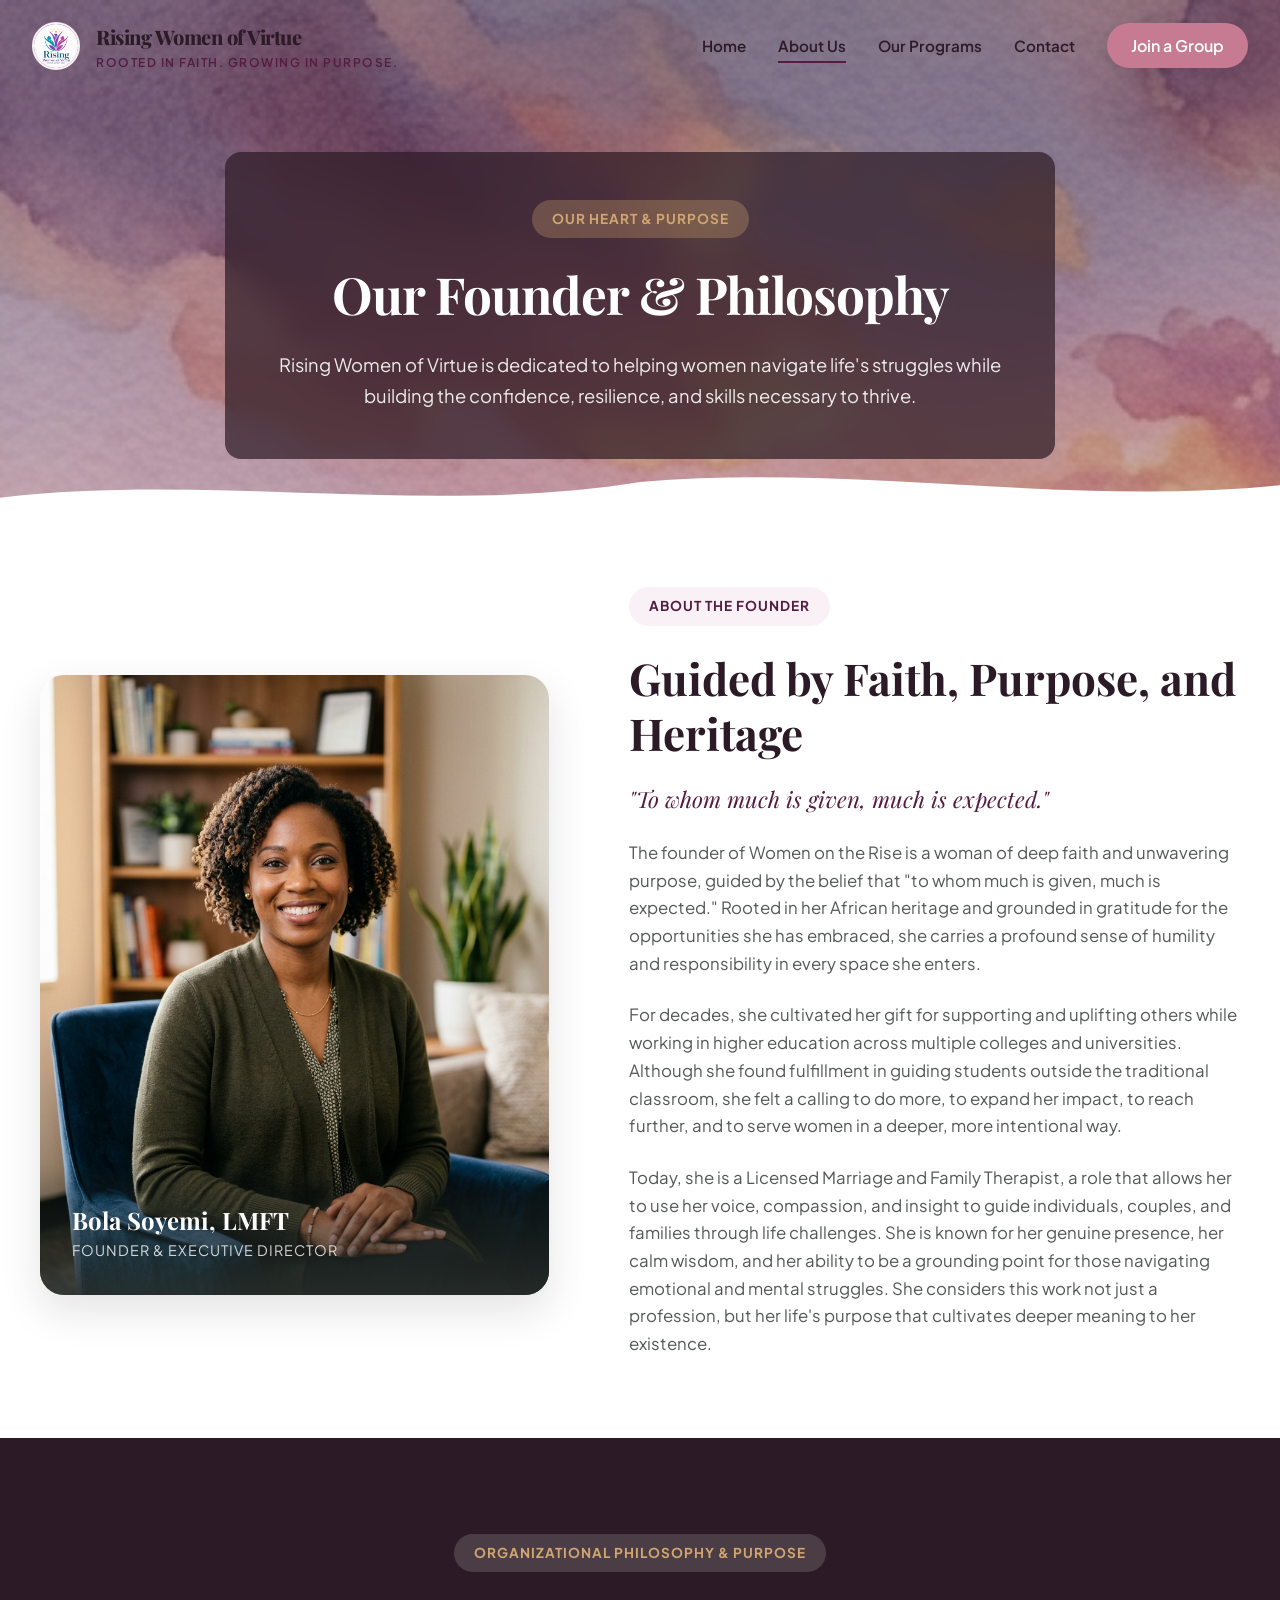
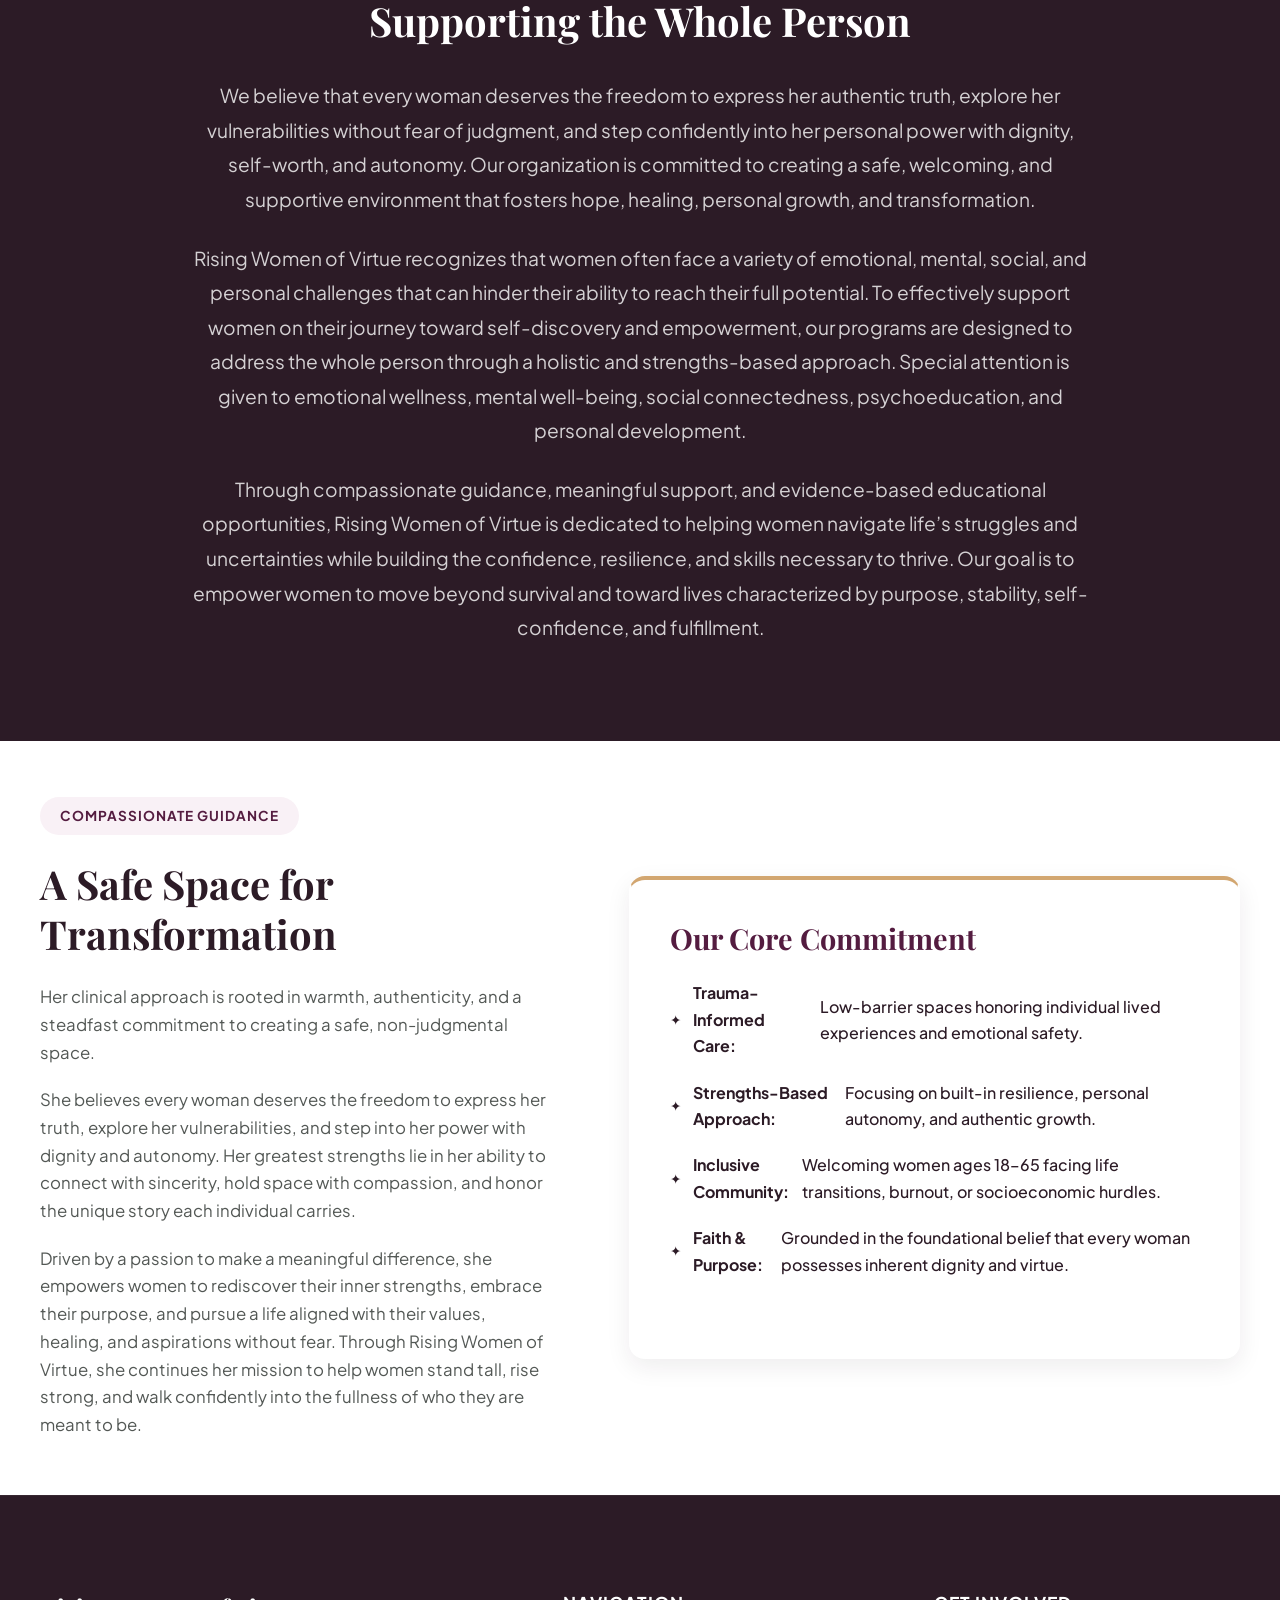
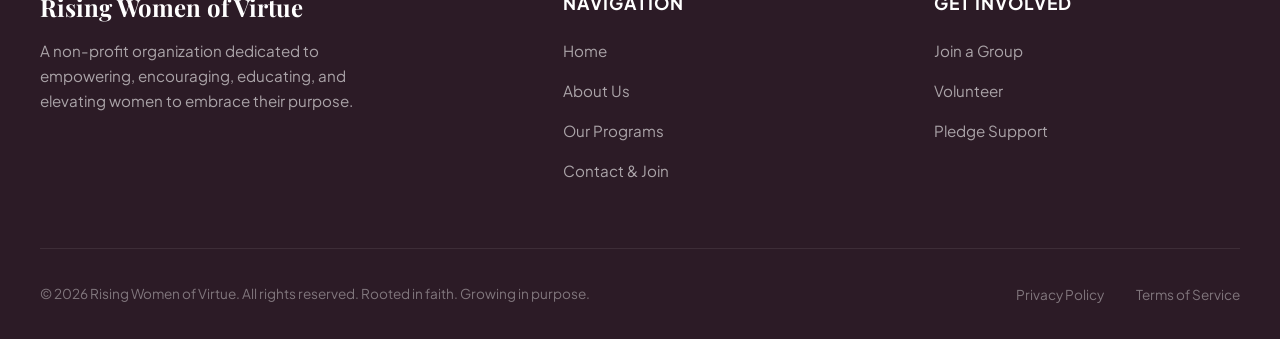
==== about.html @ 7ef5ac2f "Initial commit for Rising Women of Virtue NGO website" ====
<!DOCTYPE html>
<html lang="en">
<head>
  <meta charset="UTF-8">
  <meta name="viewport" content="width=device-width, initial-scale=1.0">
  <meta http-equiv="Cache-Control" content="no-cache, no-store, must-revalidate">
  <meta http-equiv="Pragma" content="no-cache">
  <meta http-equiv="Expires" content="0">
  <title>About Us - Rising Women of Virtue</title>
  <meta name="description" content="Learn about Bola Soyemi, LMFT, founder of Rising Women of Virtue, her background in higher education, African heritage, faith, and the non-profit's philosophy.">
  <link rel="stylesheet" href="css/styles.css">
</head>
<body>

  <!-- Navigation Header -->
  <header class="header-container scrolled" id="main-header">
    <nav class="navbar">
      <a href="index.html" class="logo-wrapper">
        <img src="images/logo.png" alt="Rising Women of Virtue Logo" class="logo-img">
        <div class="logo-text">
          <span class="logo-main">Rising Women of Virtue</span>
          <span class="logo-sub">Rooted in Faith. Growing in Purpose.</span>
        </div>
      </a>
      <ul class="nav-menu" id="nav-menu">
        <li><a href="index.html" class="nav-link">Home</a></li>
        <li><a href="about.html" class="nav-link active">About Us</a></li>
        <li><a href="programs.html" class="nav-link">Our Programs</a></li>
        <li><a href="contact.html" class="nav-link">Contact</a></li>
        <li><a href="contact.html?interest=ngo" class="nav-cta">Join a Group</a></li>
      </ul>
      <div class="mobile-toggle" id="mobile-toggle">
        <span></span>
        <span></span>
        <span></span>
      </div>
    </nav>
  </header>

  <!-- Hero About with Animated Moving River Background Image -->
  <section class="hero-home" style="position: relative; overflow: hidden; padding-top: 9.5rem; padding-bottom: 4.5rem;">
    <!-- Continuous Moving River Background Image Loop -->
    <div class="moving-river-container">
      <div class="moving-river-bg"></div>
    </div>
    
    <!-- Lavender Petal Drift Overlay -->
    <div class="petal-container" style="z-index: 2;"></div>

    <div class="fade-in-element visible hero-reveal" style="position: relative; z-index: 5; background: rgba(43, 26, 36, 0.7); padding: 3rem 2.5rem; border-radius: var(--border-radius-md); backdrop-filter: blur(12px); -webkit-backdrop-filter: blur(12px); max-width: 900px; color: var(--color-white); text-align: center; margin: 0 auto;">
      <span class="badge badge-ngo" style="background: rgba(209, 164, 112, 0.3); color: var(--color-gold);">Our Heart & Purpose</span>
      <h1 style="color: var(--color-white); font-size: 3.2rem;">Our Founder & Philosophy</h1>
      <p class="subtitle" style="color: rgba(255, 255, 255, 0.9); font-size: 1.15rem; max-width: 750px; margin: 0 auto;">Rising Women of Virtue is dedicated to helping women navigate life's struggles while building the confidence, resilience, and skills necessary to thrive.</p>
    </div>

    <!-- Flowing River Wave Divider -->
    <div class="river-divider">
      <svg viewBox="0 0 1440 120" preserveAspectRatio="none">
        <path fill="#ffffff" d="M0,65 C240,25 480,95 720,40 C960,10 1200,80 1440,45 L1440,120 L0,120 Z"></path>
      </svg>
    </div>
  </section>

  <!-- Founder Biography Section -->
  <section id="founder" style="background-color: var(--color-white);">
    <div class="founder-grid">
      <div class="founder-image-wrapper fade-in-element visible">
        <img src="images/founder_portrait.png" alt="Bola Soyemi, LMFT Portrait" class="founder-img" style="height: 620px;">
        <div class="founder-caption">
          <h3>Bola Soyemi, LMFT</h3>
          <p>Founder & Executive Director</p>
        </div>
      </div>
      
      <div class="founder-text-content fade-in-element visible delay-200">
        <span class="badge badge-ngo">About the Founder</span>
        <h2>Guided by Faith, Purpose, and Heritage</h2>
        <p class="quote">"To whom much is given, much is expected."</p>
        
        <p>The founder of Women on the Rise is a woman of deep faith and unwavering purpose, guided by the belief that "to whom much is given, much is expected." Rooted in her African heritage and grounded in gratitude for the opportunities she has embraced, she carries a profound sense of humility and responsibility in every space she enters.</p>
        
        <p>For decades, she cultivated her gift for supporting and uplifting others while working in higher education across multiple colleges and universities. Although she found fulfillment in guiding students outside the traditional classroom, she felt a calling to do more, to expand her impact, to reach further, and to serve women in a deeper, more intentional way.</p>
        
        <p>Today, she is a Licensed Marriage and Family Therapist, a role that allows her to use her voice, compassion, and insight to guide individuals, couples, and families through life challenges. She is known for her genuine presence, her calm wisdom, and her ability to be a grounding point for those navigating emotional and mental struggles. She considers this work not just a profession, but her life's purpose that cultivates deeper meaning to her existence.</p>
      </div>
    </div>
  </section>

  <!-- Philosophy & Purpose Section -->
  <section class="philosophy-banner fade-in-element visible">
    <div class="philosophy-content">
      <span class="badge badge-ngo" style="background-color: rgba(255, 255, 255, 0.15); color: var(--color-gold);">Organizational Philosophy & Purpose</span>
      <h2 style="color: var(--color-white);">Supporting the Whole Person</h2>
      <p style="margin-bottom: 1.5rem;">We believe that every woman deserves the freedom to express her authentic truth, explore her vulnerabilities without fear of judgment, and step confidently into her personal power with dignity, self-worth, and autonomy. Our organization is committed to creating a safe, welcoming, and supportive environment that fosters hope, healing, personal growth, and transformation.</p>
      <p style="margin-bottom: 1.5rem;">Rising Women of Virtue recognizes that women often face a variety of emotional, mental, social, and personal challenges that can hinder their ability to reach their full potential. To effectively support women on their journey toward self-discovery and empowerment, our programs are designed to address the whole person through a holistic and strengths-based approach. Special attention is given to emotional wellness, mental well-being, social connectedness, psychoeducation, and personal development.</p>
      <p>Through compassionate guidance, meaningful support, and evidence-based educational opportunities, Rising Women of Virtue is dedicated to helping women navigate life’s struggles and uncertainties while building the confidence, resilience, and skills necessary to thrive. Our goal is to empower women to move beyond survival and toward lives characterized by purpose, stability, self-confidence, and fulfillment.</p>
    </div>
  </section>

  <!-- Clinical Approach & Mission Alignment -->
  <section style="background-color: var(--color-white);">
    <div class="founder-grid" style="align-items: center;">
      <div class="fade-in-element visible">
        <span class="badge badge-ngo">Compassionate Guidance</span>
        <h2 style="font-size: 2.5rem; margin-bottom: 1.5rem;">A Safe Space for Transformation</h2>
        <p style="margin-bottom: 1.25rem;">Her clinical approach is rooted in warmth, authenticity, and a steadfast commitment to creating a safe, non-judgmental space.</p>
        <p style="margin-bottom: 1.25rem;">She believes every woman deserves the freedom to express her truth, explore her vulnerabilities, and step into her power with dignity and autonomy. Her greatest strengths lie in her ability to connect with sincerity, hold space with compassion, and honor the unique story each individual carries.</p>
        <p>Driven by a passion to make a meaningful difference, she empowers women to rediscover their inner strengths, embrace their purpose, and pursue a life aligned with their values, healing, and aspirations without fear. Through Rising Women of Virtue, she continues her mission to help women stand tall, rise strong, and walk confidently into the fullness of who they are meant to be.</p>
      </div>

      <div class="glass-card fade-in-element visible delay-200" style="border-top: 4px solid var(--color-gold);">
        <h3 style="font-size: 1.8rem; margin-bottom: 1.5rem; color: var(--color-terracotta);">Our Core Commitment</h3>
        <ul class="portal-features" style="display: flex; flex-direction: column; gap: 1.25rem;">
          <li><strong>Trauma-Informed Care:</strong> Low-barrier spaces honoring individual lived experiences and emotional safety.</li>
          <li><strong>Strengths-Based Approach:</strong> Focusing on built-in resilience, personal autonomy, and authentic growth.</li>
          <li><strong>Inclusive Community:</strong> Welcoming women ages 18–65 facing life transitions, burnout, or socioeconomic hurdles.</li>
          <li><strong>Faith & Purpose:</strong> Grounded in the foundational belief that every woman possesses inherent dignity and virtue.</li>
        </ul>
      </div>
    </div>
  </section>

  <!-- Footer -->
  <footer>
    <div class="footer-grid">
      <div class="footer-brand">
        <h3>Rising Women of Virtue</h3>
        <p>A non-profit organization dedicated to empowering, encouraging, educating, and elevating women to embrace their purpose.</p>
      </div>
      <div class="footer-links">
        <h4>Navigation</h4>
        <ul>
          <li><a href="index.html">Home</a></li>
          <li><a href="about.html">About Us</a></li>
          <li><a href="programs.html">Our Programs</a></li>
          <li><a href="contact.html">Contact & Join</a></li>
        </ul>
      </div>
      <div class="footer-links">
        <h4>Get Involved</h4>
        <ul>
          <li><a href="contact.html?interest=ngo">Join a Group</a></li>
          <li><a href="contact.html?interest=volunteer">Volunteer</a></li>
          <li><a href="contact.html?interest=volunteer">Pledge Support</a></li>
        </ul>
      </div>
    </div>
    
    <div class="footer-bottom">
      <p>&copy; 2026 Rising Women of Virtue. All rights reserved. Rooted in faith. Growing in purpose.</p>
      <ul class="footer-legal-links">
        <li><a href="#">Privacy Policy</a></li>
        <li><a href="#">Terms of Service</a></li>
      </ul>
    </div>
  </footer>

  <script src="js/main.js"></script>
</body>
</html>
---- css/styles.css ----
@import url('https://fonts.googleapis.com/css2?family=Playfair+Display:ital,wght@0,400..900;1,400..900&family=Plus+Jakarta+Sans:ital,wght@0,200..800;1,200..800&display=swap');

/* ==========================================================================
   CSS Custom Properties (Design System)
   ========================================================================== */
:root {
  /* Color Palette - Branded from Logo */
  --color-terracotta: hsl(322, 50%, 22%);      /* NGO Primary - Deep Plum / Burgundy */
  --color-terracotta-hover: hsl(322, 55%, 16%);
  --color-terracotta-light: hsl(322, 40%, 96%);
  
  --color-sage: hsl(342, 40%, 63%);            /* Therapy Primary - Rose Pink / Mauve */
  --color-sage-hover: hsl(342, 40%, 54%);
  --color-sage-light: hsl(342, 40%, 96%);

  --color-gold: hsl(33, 52%, 63%);             /* Accent - Antique Gold */
  
  --color-dark: hsl(322, 24%, 14%);            /* Grounded Plum-Charcoal for body text */
  --color-cream: #FAF7F2;                      /* Warm background alabaster cream */
  --color-cream-dark: #F2EDE5;                 /* Muted background warm cream */
  --color-white: #ffffff;
  
  /* Transparency utilities for Glassmorphism */
  --color-dark-glass: rgba(44, 27, 37, 0.04);
  --color-white-glass: rgba(255, 255, 255, 0.8);
  
  /* Fonts */
  --font-title: 'Playfair Display', Georgia, serif;
  --font-body: 'Plus Jakarta Sans', system-ui, -apple-system, sans-serif;
  
  /* Shadows */
  --shadow-sm: 0 4px 12px rgba(44, 27, 37, 0.05);
  --shadow-md: 0 8px 24px rgba(44, 27, 37, 0.08);
  --shadow-lg: 0 16px 40px rgba(44, 27, 37, 0.12);
  
  /* Borders */
  --border-radius-sm: 8px;
  --border-radius-md: 16px;
  --border-radius-lg: 24px;
  --border-radius-round: 50%;
  
  /* Transitions */
  --transition-fast: 0.2s ease;
  --transition-normal: 0.4s cubic-bezier(0.25, 1, 0.5, 1);
  --transition-slow: 0.8s cubic-bezier(0.25, 1, 0.5, 1);
}

/* ==========================================================================
   Reset & Base Styles
   ========================================================================== */
*, *::before, *::after {
  box-sizing: border-box;
  margin: 0;
  padding: 0;
}

html {
  scroll-behavior: smooth;
  font-size: 16px;
}

body {
  font-family: var(--font-body);
  background-color: var(--color-cream);
  color: var(--color-dark);
  line-height: 1.65;
  -webkit-font-smoothing: antialiased;
  overflow-x: hidden;
}

h1, h2, h3, h4, h5, h6 {
  font-family: var(--font-title);
  font-weight: 700;
  line-height: 1.25;
  color: var(--color-dark);
}

p {
  font-weight: 400;
  font-size: 1.05rem;
  color: rgba(40, 46, 43, 0.8);
}

a {
  color: inherit;
  text-decoration: none;
  transition: var(--transition-fast);
}

img {
  max-width: 100%;
  height: auto;
  display: block;
}

section {
  padding: 3.5rem 2rem;
  position: relative;
}

@media (max-width: 768px) {
  section {
    padding: 2.5rem 1.25rem;
  }
}

/* ==========================================================================
   Shared Layout & Navigation Header
   ========================================================================== */
.header-container {
  position: fixed;
  top: 0;
  left: 0;
  width: 100%;
  z-index: 1000;
  transition: var(--transition-normal);
}

.header-container.scrolled {
  background-color: var(--color-white-glass);
  backdrop-filter: blur(16px);
  -webkit-backdrop-filter: blur(16px);
  box-shadow: var(--shadow-sm);
  border-bottom: 1px solid rgba(40, 46, 43, 0.05);
}

.navbar {
  max-width: 1300px;
  margin: 0 auto;
  padding: 1.25rem 2rem;
  display: flex;
  justify-content: space-between;
  align-items: center;
}

.logo-wrapper {
  display: flex;
  align-items: center;
  gap: 1rem;
}

.logo-img {
  width: 48px;
  height: 48px;
  object-fit: cover;
  border-radius: var(--border-radius-round);
  border: 2px solid var(--color-sage-light);
}

.logo-text {
  display: flex;
  flex-direction: column;
}

.logo-main {
  font-family: var(--font-title);
  font-weight: 800;
  font-size: 1.25rem;
  color: var(--color-dark);
  letter-spacing: -0.5px;
}

.logo-sub {
  font-size: 0.75rem;
  font-weight: 600;
  text-transform: uppercase;
  letter-spacing: 1.5px;
  color: var(--color-terracotta);
}

.nav-menu {
  display: flex;
  list-style: none;
  gap: 2rem;
  align-items: center;
}

.nav-link {
  font-weight: 600;
  font-size: 0.95rem;
  color: var(--color-dark);
  position: relative;
  padding: 0.5rem 0;
}

.nav-link::after {
  content: '';
  position: absolute;
  bottom: 0;
  left: 0;
  width: 0;
  height: 2px;
  background-color: var(--color-terracotta);
  transition: var(--transition-fast);
}

.nav-link:hover::after,
.nav-link.active::after {
  width: 100%;
}

.nav-cta {
  background-color: var(--color-sage);
  color: var(--color-white);
  padding: 0.75rem 1.5rem;
  border-radius: 50px;
  font-weight: 600;
  transition: var(--transition-fast);
  box-shadow: var(--shadow-sm);
}

.nav-cta:hover {
  background-color: var(--color-sage-hover);
  transform: translateY(-2px);
  box-shadow: var(--shadow-md);
}

/* Mobile Nav Toggle */
.mobile-toggle {
  display: none;
  flex-direction: column;
  justify-content: space-between;
  width: 30px;
  height: 20px;
  cursor: pointer;
  z-index: 1001;
}

.mobile-toggle span {
  display: block;
  height: 2px;
  width: 100%;
  background-color: var(--color-dark);
  border-radius: 2px;
  transition: var(--transition-fast);
}

/* Mobile styles */
@media (max-width: 992px) {
  .mobile-toggle {
    display: flex;
  }
  
  .nav-menu {
    position: fixed;
    top: 0;
    right: -100%;
    width: 80%;
    max-width: 400px;
    height: 100vh;
    background-color: var(--color-cream);
    flex-direction: column;
    justify-content: center;
    padding: 3rem;
    gap: 2.5rem;
    box-shadow: var(--shadow-lg);
    transition: var(--transition-normal);
    z-index: 1000;
  }
  
  .nav-menu.open {
    right: 0;
  }
  
  .mobile-toggle.open span:nth-child(1) {
    transform: rotate(45deg) translate(5px, 5px);
  }
  
  .mobile-toggle.open span:nth-child(2) {
    opacity: 0;
  }
  
  .mobile-toggle.open span:nth-child(3) {
    transform: rotate(-45deg) translate(7px, -8px);
  }
}

/* ==========================================================================
   Buttons and Components
   ========================================================================== */
.btn {
  display: inline-flex;
  align-items: center;
  justify-content: center;
  padding: 1rem 2.25rem;
  border-radius: 50px;
  font-weight: 600;
  font-size: 1rem;
  cursor: pointer;
  transition: var(--transition-fast);
  border: none;
  gap: 0.5rem;
}

.btn-primary {
  background-color: var(--color-terracotta);
  color: var(--color-white);
  box-shadow: var(--shadow-md);
}

.btn-primary:hover {
  background-color: var(--color-terracotta-hover);
  transform: translateY(-3px);
  box-shadow: var(--shadow-lg);
}

.btn-secondary {
  background-color: var(--color-sage);
  color: var(--color-white);
  box-shadow: var(--shadow-md);
}

.btn-secondary:hover {
  background-color: var(--color-sage-hover);
  transform: translateY(-3px);
  box-shadow: var(--shadow-lg);
}

.btn-outline {
  background-color: transparent;
  color: var(--color-dark);
  border: 2px solid var(--color-dark);
}

.btn-outline:hover {
  background-color: var(--color-dark);
  color: var(--color-cream);
  transform: translateY(-3px);
}

.badge {
  display: inline-block;
  padding: 0.5rem 1.25rem;
  border-radius: 50px;
  font-weight: 700;
  font-size: 0.85rem;
  text-transform: uppercase;
  letter-spacing: 1px;
  margin-bottom: 1.5rem;
}

.badge-ngo {
  background-color: var(--color-terracotta-light);
  color: var(--color-terracotta);
}

.badge-therapy {
  background-color: var(--color-sage-light);
  color: var(--color-sage);
}

/* Glass Card */
.glass-card {
  background: var(--color-white-glass);
  backdrop-filter: blur(12px);
  -webkit-backdrop-filter: blur(12px);
  border: 1px solid rgba(255, 255, 255, 0.4);
  border-radius: var(--border-radius-md);
  padding: 2.5rem;
  box-shadow: var(--shadow-md);
  transition: var(--transition-normal);
}

.glass-card:hover {
  transform: translateY(-5px);
  box-shadow: var(--shadow-lg);
  border-color: rgba(255, 255, 255, 0.8);
}

/* ==========================================================================
   Home Page Specific Styles
   ========================================================================== */
/* Hero Section */
.hero-home {
  padding-top: 9rem;
  padding-bottom: 4rem;
  text-align: center;
  background: linear-gradient(180deg, var(--color-cream-dark) 0%, var(--color-cream) 100%);
  display: flex;
  flex-direction: column;
  align-items: center;
  justify-content: center;
}

.hero-home h1 {
  font-size: 3.5rem;
  max-width: 900px;
  margin: 0 auto 1.5rem;
  letter-spacing: -1px;
}

.hero-home .subtitle {
  font-size: 1.25rem;
  max-width: 650px;
  margin: 0 auto 2.5rem;
  color: rgba(40, 46, 43, 0.7);
}

@media (max-width: 768px) {
  .hero-home {
    padding-top: 9rem;
    padding-bottom: 4rem;
  }
  .hero-home h1 {
    font-size: 2.25rem;
  }
  .hero-home .subtitle {
    font-size: 1.1rem;
  }
}

/* Dual Portal Split */
.dual-portal-section {
  padding-top: 2rem;
  background-color: var(--color-cream);
}

.portal-grid {
  display: grid;
  grid-template-columns: 1fr 1fr;
  gap: 3rem;
  max-width: 1200px;
  margin: 0 auto;
}

@media (max-width: 992px) {
  .portal-grid {
    grid-template-columns: 1fr;
    gap: 2.5rem;
  }
}

.portal-card {
  border-radius: var(--border-radius-lg);
  overflow: hidden;
  position: relative;
  display: flex;
  flex-direction: column;
  height: 100%;
  box-shadow: var(--shadow-md);
  transition: var(--transition-normal);
  background-color: var(--color-white);
  border: 1px solid rgba(40, 46, 43, 0.05);
}

.portal-card::before {
  content: '';
  position: absolute;
  top: 0;
  left: 0;
  width: 100%;
  height: 8px;
}

.portal-ngo::before {
  background-color: var(--color-terracotta);
}

.portal-therapy::before {
  background-color: var(--color-sage);
}

.portal-card:hover {
  transform: translateY(-8px);
  box-shadow: var(--shadow-lg);
}

.portal-content {
  padding: 3.5rem 3rem 3rem;
  display: flex;
  flex-direction: column;
  flex-grow: 1;
}

.portal-content h2 {
  font-size: 2.2rem;
  margin-bottom: 1.25rem;
  line-height: 1.2;
}

.portal-content p {
  margin-bottom: 2rem;
  font-size: 1.1rem;
  flex-grow: 1;
}

.portal-features {
  list-style: none;
  margin-bottom: 2.5rem;
  display: flex;
  flex-direction: column;
  gap: 0.85rem;
}

.portal-features li {
  display: flex;
  align-items: center;
  gap: 0.75rem;
  font-weight: 500;
  font-size: 1rem;
}

.portal-features li::before {
  content: "✦";
  font-size: 0.85rem;
}

.portal-ngo .portal-features li::before {
  color: var(--color-terracotta);
}

.portal-therapy .portal-features li::before {
  color: var(--color-sage);
}

/* Conspicuous Connection Bar */
.conspicuous-banner {
  background-color: var(--color-cream-dark);
  border-top: 1px solid rgba(40, 46, 43, 0.05);
  border-bottom: 1px solid rgba(40, 46, 43, 0.05);
  padding: 3rem 2rem;
  text-align: center;
}

.conspicuous-banner-content {
  max-width: 900px;
  margin: 0 auto;
  display: flex;
  flex-direction: column;
  align-items: center;
  gap: 1rem;
}

.conspicuous-banner h3 {
  font-size: 1.5rem;
  font-family: var(--font-body);
  font-weight: 600;
}

.conspicuous-banner p {
  font-size: 1rem;
  max-width: 700px;
}

.conspicuous-link {
  font-weight: 700;
  color: var(--color-sage);
  border-bottom: 2px solid var(--color-sage);
  transition: var(--transition-fast);
}

.conspicuous-link:hover {
  color: var(--color-terracotta);
  border-color: var(--color-terracotta);
}

/* Founder Highlight */
.founder-intro-section {
  background-color: var(--color-white);
}

.founder-grid {
  display: grid;
  grid-template-columns: 1fr 1.2fr;
  gap: 5rem;
  max-width: 1200px;
  margin: 0 auto;
  align-items: center;
}

@media (max-width: 992px) {
  .founder-grid {
    grid-template-columns: 1fr;
    gap: 3rem;
  }
}

.founder-image-wrapper {
  position: relative;
  border-radius: var(--border-radius-lg);
  overflow: hidden;
  box-shadow: var(--shadow-lg);
}

.founder-img {
  width: 100%;
  height: 550px;
  object-fit: cover;
  transition: var(--transition-slow);
}

.founder-image-wrapper:hover .founder-img {
  transform: scale(1.05);
}

.founder-caption {
  position: absolute;
  bottom: 0;
  left: 0;
  width: 100%;
  background: linear-gradient(360deg, rgba(40, 46, 43, 0.9) 0%, rgba(40, 46, 43, 0) 100%);
  padding: 2.5rem 2rem 2rem;
  color: var(--color-white);
}

.founder-caption h3 {
  color: var(--color-white);
  font-size: 1.5rem;
  margin-bottom: 0.25rem;
}

.founder-caption p {
  color: rgba(255, 255, 255, 0.8);
  font-size: 0.9rem;
  text-transform: uppercase;
  letter-spacing: 1px;
}

.founder-text-content h2 {
  font-size: 2.75rem;
  margin-bottom: 1.5rem;
}

.founder-text-content .quote {
  font-family: var(--font-title);
  font-size: 1.4rem;
  font-style: italic;
  color: var(--color-terracotta);
  margin-bottom: 1.5rem;
  line-height: 1.4;
}

.founder-text-content p {
  margin-bottom: 1.5rem;
}

/* ==========================================================================
   NGO Page Specific Styles
   ========================================================================== */
.hero-ngo {
  background: linear-gradient(135deg, var(--color-terracotta-light) 0%, var(--color-cream) 100%);
  padding-top: 8rem;
  padding-bottom: 3.5rem;
}

.hero-ngo-content {
  max-width: 1000px;
  margin: 0 auto;
}

.hero-ngo-content h1 {
  font-size: 3.5rem;
  margin-bottom: 1.5rem;
}

.hero-ngo-content p {
  font-size: 1.25rem;
  max-width: 750px;
}

.pillar-section {
  background-color: var(--color-white);
}

.section-header {
  text-align: center;
  max-width: 700px;
  margin: 0 auto 2.5rem;
}

.section-header h2 {
  font-size: 2.75rem;
  margin-bottom: 1.25rem;
}

.pillar-grid {
  display: grid;
  grid-template-columns: repeat(3, 1fr);
  gap: 2.5rem;
  max-width: 1200px;
  margin: 0 auto;
}

@media (max-width: 992px) {
  .pillar-grid {
    grid-template-columns: 1fr;
  }
}

.pillar-card {
  padding: 3rem 2rem;
  background-color: var(--color-cream);
  border-radius: var(--border-radius-md);
  box-shadow: var(--shadow-sm);
  transition: var(--transition-normal);
  border: 1px solid rgba(40, 46, 43, 0.02);
}

.pillar-card:hover {
  transform: translateY(-5px);
  box-shadow: var(--shadow-md);
  background-color: var(--color-white);
  border-color: var(--color-terracotta-light);
}

.pillar-icon {
  width: 50px;
  height: 50px;
  border-radius: var(--border-radius-round);
  background-color: var(--color-terracotta-light);
  display: flex;
  align-items: center;
  justify-content: center;
  margin-bottom: 1.75rem;
  color: var(--color-terracotta);
  font-weight: 700;
  font-size: 1.25rem;
}

.pillar-card h3 {
  font-size: 1.4rem;
  margin-bottom: 1rem;
}

.philosophy-banner {
  background-color: var(--color-dark);
  color: var(--color-white);
  padding: 6rem 2rem;
  text-align: center;
}

.philosophy-content {
  max-width: 900px;
  margin: 0 auto;
}

.philosophy-content h2 {
  color: var(--color-white);
  font-size: 2.5rem;
  margin-bottom: 2rem;
}

.philosophy-content p {
  color: rgba(255, 255, 255, 0.8);
  font-size: 1.2rem;
  line-height: 1.8;
}

/* ==========================================================================
   Therapy Page Specific Styles
   ========================================================================== */
.hero-therapy {
  background: linear-gradient(135deg, var(--color-sage-light) 0%, var(--color-cream) 100%);
  padding-top: 12rem;
  padding-bottom: 6rem;
}

.hero-therapy-content {
  max-width: 1000px;
  margin: 0 auto;
}

.hero-therapy-content h1 {
  font-size: 3.5rem;
  margin-bottom: 1.5rem;
}

.hero-therapy-content p {
  font-size: 1.25rem;
  max-width: 750px;
}

.services-grid {
  display: grid;
  grid-template-columns: repeat(3, 1fr);
  gap: 2.5rem;
  max-width: 1200px;
  margin: 0 auto;
}

@media (max-width: 992px) {
  .services-grid {
    grid-template-columns: 1fr;
  }
}

.service-card {
  background-color: var(--color-white);
  border-radius: var(--border-radius-md);
  overflow: hidden;
  box-shadow: var(--shadow-sm);
  transition: var(--transition-normal);
  border: 1px solid rgba(40, 46, 43, 0.05);
  display: flex;
  flex-direction: column;
}

.service-card:hover {
  transform: translateY(-8px);
  box-shadow: var(--shadow-lg);
  border-color: var(--color-sage);
}

.service-image {
  height: 200px;
  background-color: var(--color-sage-light);
  display: flex;
  align-items: center;
  justify-content: center;
  font-size: 4rem;
}

.service-body {
  padding: 2.5rem;
  display: flex;
  flex-direction: column;
  flex-grow: 1;
}

.service-body h3 {
  font-size: 1.4rem;
  margin-bottom: 1rem;
}

.service-body p {
  font-size: 0.95rem;
  margin-bottom: 1.5rem;
  flex-grow: 1;
}

.service-price {
  font-size: 1.15rem;
  font-weight: 700;
  color: var(--color-sage);
  border-top: 1px solid rgba(40, 46, 43, 0.05);
  padding-top: 1.25rem;
  margin-top: auto;
}

/* ==========================================================================
   Contact Page Specific Styles
   ========================================================================== */
.contact-container {
  display: grid;
  grid-template-columns: 1fr 1.5fr;
  gap: 5rem;
  max-width: 1200px;
  margin: 0 auto;
}

@media (max-width: 992px) {
  .contact-container {
    grid-template-columns: 1fr;
    gap: 4rem;
  }
}

.contact-info-block {
  display: flex;
  flex-direction: column;
  gap: 2.5rem;
}

.contact-info-block h2 {
  font-size: 2.5rem;
}

.contact-details {
  display: flex;
  flex-direction: column;
  gap: 1.5rem;
}

.info-item {
  display: flex;
  align-items: flex-start;
  gap: 1rem;
}

.info-icon {
  width: 40px;
  height: 40px;
  background-color: var(--color-sage-light);
  border-radius: var(--border-radius-round);
  display: flex;
  align-items: center;
  justify-content: center;
  color: var(--color-sage);
  flex-shrink: 0;
  font-weight: bold;
}

.info-text h3 {
  font-size: 1rem;
  font-family: var(--font-body);
  font-weight: 700;
  margin-bottom: 0.25rem;
}

.info-text p {
  font-size: 0.95rem;
}

/* Forms styling */
.form-group {
  margin-bottom: 1.5rem;
}

.form-label {
  display: block;
  font-weight: 600;
  font-size: 0.9rem;
  margin-bottom: 0.5rem;
  color: var(--color-dark);
}

.form-control {
  width: 100%;
  padding: 1rem 1.25rem;
  border-radius: var(--border-radius-sm);
  border: 1px solid rgba(40, 46, 43, 0.15);
  background-color: var(--color-cream);
  font-family: var(--font-body);
  font-size: 0.95rem;
  transition: var(--transition-fast);
  color: var(--color-dark);
}

.form-control:focus {
  outline: none;
  border-color: var(--color-sage);
  background-color: var(--color-white);
  box-shadow: 0 0 0 4px rgba(95, 125, 109, 0.1);
}

textarea.form-control {
  resize: vertical;
  min-height: 150px;
}

/* ==========================================================================
   Footer
   ========================================================================== */
footer {
  background-color: var(--color-dark);
  color: var(--color-white);
  padding: 6rem 2rem 2rem;
  border-top: 1px solid rgba(255, 255, 255, 0.05);
}

.footer-grid {
  display: grid;
  grid-template-columns: 1.5fr 1fr 1fr;
  gap: 4rem;
  max-width: 1200px;
  margin: 0 auto 4rem;
}

@media (max-width: 768px) {
  .footer-grid {
    grid-template-columns: 1fr;
    gap: 3rem;
  }
}

.footer-brand h3 {
  color: var(--color-white);
  font-size: 1.5rem;
  margin-bottom: 1rem;
}

.footer-brand p {
  color: rgba(255, 255, 255, 0.6);
  font-size: 0.95rem;
  margin-bottom: 1.5rem;
  max-width: 320px;
}

.footer-links h4 {
  color: var(--color-white);
  font-size: 1.1rem;
  font-family: var(--font-body);
  font-weight: 700;
  margin-bottom: 1.5rem;
  text-transform: uppercase;
  letter-spacing: 1px;
}

.footer-links ul {
  list-style: none;
  display: flex;
  flex-direction: column;
  gap: 0.85rem;
}

.footer-links a {
  color: rgba(255, 255, 255, 0.6);
  font-size: 0.95rem;
  transition: var(--transition-fast);
}

.footer-links a:hover {
  color: var(--color-terracotta);
  padding-left: 5px;
}

.footer-bottom {
  border-top: 1px solid rgba(255, 255, 255, 0.08);
  padding-top: 2rem;
  max-width: 1200px;
  margin: 0 auto;
  display: flex;
  justify-content: space-between;
  align-items: center;
  flex-wrap: wrap;
  gap: 1.5rem;
}

.footer-bottom p {
  color: rgba(255, 255, 255, 0.4);
  font-size: 0.85rem;
}

.footer-legal-links {
  display: flex;
  gap: 2rem;
  list-style: none;
}

.footer-legal-links a {
  color: rgba(255, 255, 255, 0.4);
  font-size: 0.85rem;
}

.footer-legal-links a:hover {
  color: var(--color-white);
}

.credential-disclaimer {
  max-width: 1200px;
  margin: 1.5rem auto 0;
  padding: 1.5rem;
  border-radius: var(--border-radius-sm);
  background-color: rgba(255, 255, 255, 0.02);
  border: 1px solid rgba(255, 255, 255, 0.04);
}

.credential-disclaimer p {
  color: rgba(255, 255, 255, 0.45);
  font-size: 0.8rem;
  line-height: 1.5;
}

/* ==========================================================================
   Animations Utilities & Organic Effects
   ========================================================================== */
.fade-in-element {
  opacity: 0;
  transform: translateY(20px);
  transition: opacity 0.8s cubic-bezier(0.25, 1, 0.5, 1), transform 0.8s cubic-bezier(0.25, 1, 0.5, 1);
}

.fade-in-element.visible {
  opacity: 1;
  transform: translateY(0);
}

.delay-100 { transition-delay: 0.1s; }
.delay-200 { transition-delay: 0.2s; }
.delay-300 { transition-delay: 0.3s; }

/* 1. Ken Burns Effect (Therapeutic background zoom) */
.ken-burns-bg {
  transform-origin: center center;
  animation: ken-burns 40s ease-in-out infinite alternate;
}

@keyframes ken-burns {
  0% { transform: scale(1.0); }
  100% { transform: scale(1.1); }
}

/* 2. Flowing River wave dividers */
.river-divider {
  position: absolute;
  bottom: -1px;
  left: 0;
  width: 100%;
  overflow: hidden;
  line-height: 0;
  z-index: 10;
  pointer-events: none;
}

.river-divider svg {
  position: relative;
  display: block;
  width: 100%;
  height: 75px;
}

.wave-path {
  animation: flow-wave 20s cubic-bezier(0.36, 0.07, 0.19, 0.97) infinite;
  transform-origin: center bottom;
}

.wave-path-1 {
  fill: rgba(83, 27, 63, 0.15); /* Plum Tint */
  animation-duration: 14s;
}

.wave-path-2 {
  fill: rgba(197, 123, 145, 0.25); /* Rose Tint */
  animation-duration: 20s;
  animation-delay: -3s;
}

.wave-path-3 {
  fill: rgba(209, 164, 112, 0.2); /* Gold Tint */
  animation-duration: 28s;
  animation-delay: -7s;
}

.wave-path-4 {
  fill: var(--color-white); /* White base matches the white section background below */
  animation-duration: 17s;
}

@keyframes flow-wave {
  0% {
    transform: translateX(0) scaleY(1);
  }
  50% {
    transform: translateX(-15%) scaleY(0.9);
  }
  100% {
    transform: translateX(-30%) scaleY(1);
  }
}

/* 3. Swaying Lavender Stems (Margin SVGs) */
.lavender-stem-decor {
  position: absolute;
  bottom: 0;
  width: 180px;
  height: 320px;
  opacity: 0.15;
  pointer-events: none;
  z-index: 5;
  transform-origin: bottom center;
  animation: wind-sway 8s ease-in-out infinite;
}

.lavender-left {
  left: 20px;
}

.lavender-right {
  right: 20px;
  transform: scaleX(-1);
  animation-delay: -3s;
}

@keyframes wind-sway {
  0%, 100% {
    transform: rotate(0deg) translateY(0);
  }
  50% {
    transform: rotate(3.5deg) translateY(-2px);
  }
}

/* 4. Lavender Petal Drift Effect */
.petal-container {
  position: absolute;
  top: 0;
  left: 0;
  width: 100%;
  height: 100%;
  overflow: hidden;
  pointer-events: none;
  z-index: 2;
}

.petal {
  position: absolute;
  display: block;
  background: linear-gradient(135deg, var(--color-sage) 0%, var(--color-terracotta) 100%);
  border-radius: 0 150px 150px 150px; /* Stylized leaf petal shape */
  opacity: 0;
  pointer-events: none;
  will-change: transform, opacity;
  animation: petal-fall linear infinite;
}

@keyframes petal-fall {
  0% {
    top: -10%;
    transform: translateX(0) rotate(0deg) scale(0.6);
    opacity: 0;
  }
  15% {
    opacity: 0.75;
  }
  85% {
    opacity: 0.75;
  }
  100% {
    top: 110%;
    transform: translateX(140px) rotate(320deg) scale(0.9);
    opacity: 0;
  }
}

/* 5. Smooth Text Reveal for Hero Titles */
.hero-reveal {
  opacity: 0;
  transform: translateY(15px);
  animation: text-reveal 1.2s cubic-bezier(0.25, 1, 0.5, 1) forwards;
}

@keyframes text-reveal {
  to {
    opacity: 1;
    transform: translateY(0);
  }
}

/* 6. Moving River Image Background (Seamless Loop) */
.moving-river-container {
  position: absolute;
  top: 0;
  left: 0;
  width: 100%;
  height: 100%;
  overflow: hidden;
  z-index: 1;
}

.moving-river-bg {
  position: absolute;
  top: 0;
  left: 0;
  width: 250%;
  height: 100%;
  background-image: linear-gradient(180deg, rgba(43, 26, 36, 0.45) 0%, rgba(83, 27, 63, 0.3) 100%), url('../images/river_flow.png');
  background-size: cover;
  background-repeat: repeat-x;
  animation: move-river 40s linear infinite;
  will-change: transform;
}

@keyframes move-river {
  0% {
    transform: translate3d(0, 0, 0);
  }
  100% {
    transform: translate3d(-40%, 0, 0);
  }
}

/* 7. Image Card Hover Zoom */
.image-card-wrapper {
  overflow: hidden;
  border-radius: var(--border-radius-md);
  position: relative;
}

.image-card-zoom {
  width: 100%;
  height: 250px;
  object-fit: cover;
  transition: transform 0.6s cubic-bezier(0.25, 1, 0.5, 1);
}

.image-card-wrapper:hover .image-card-zoom {
  transform: scale(1.08);
}
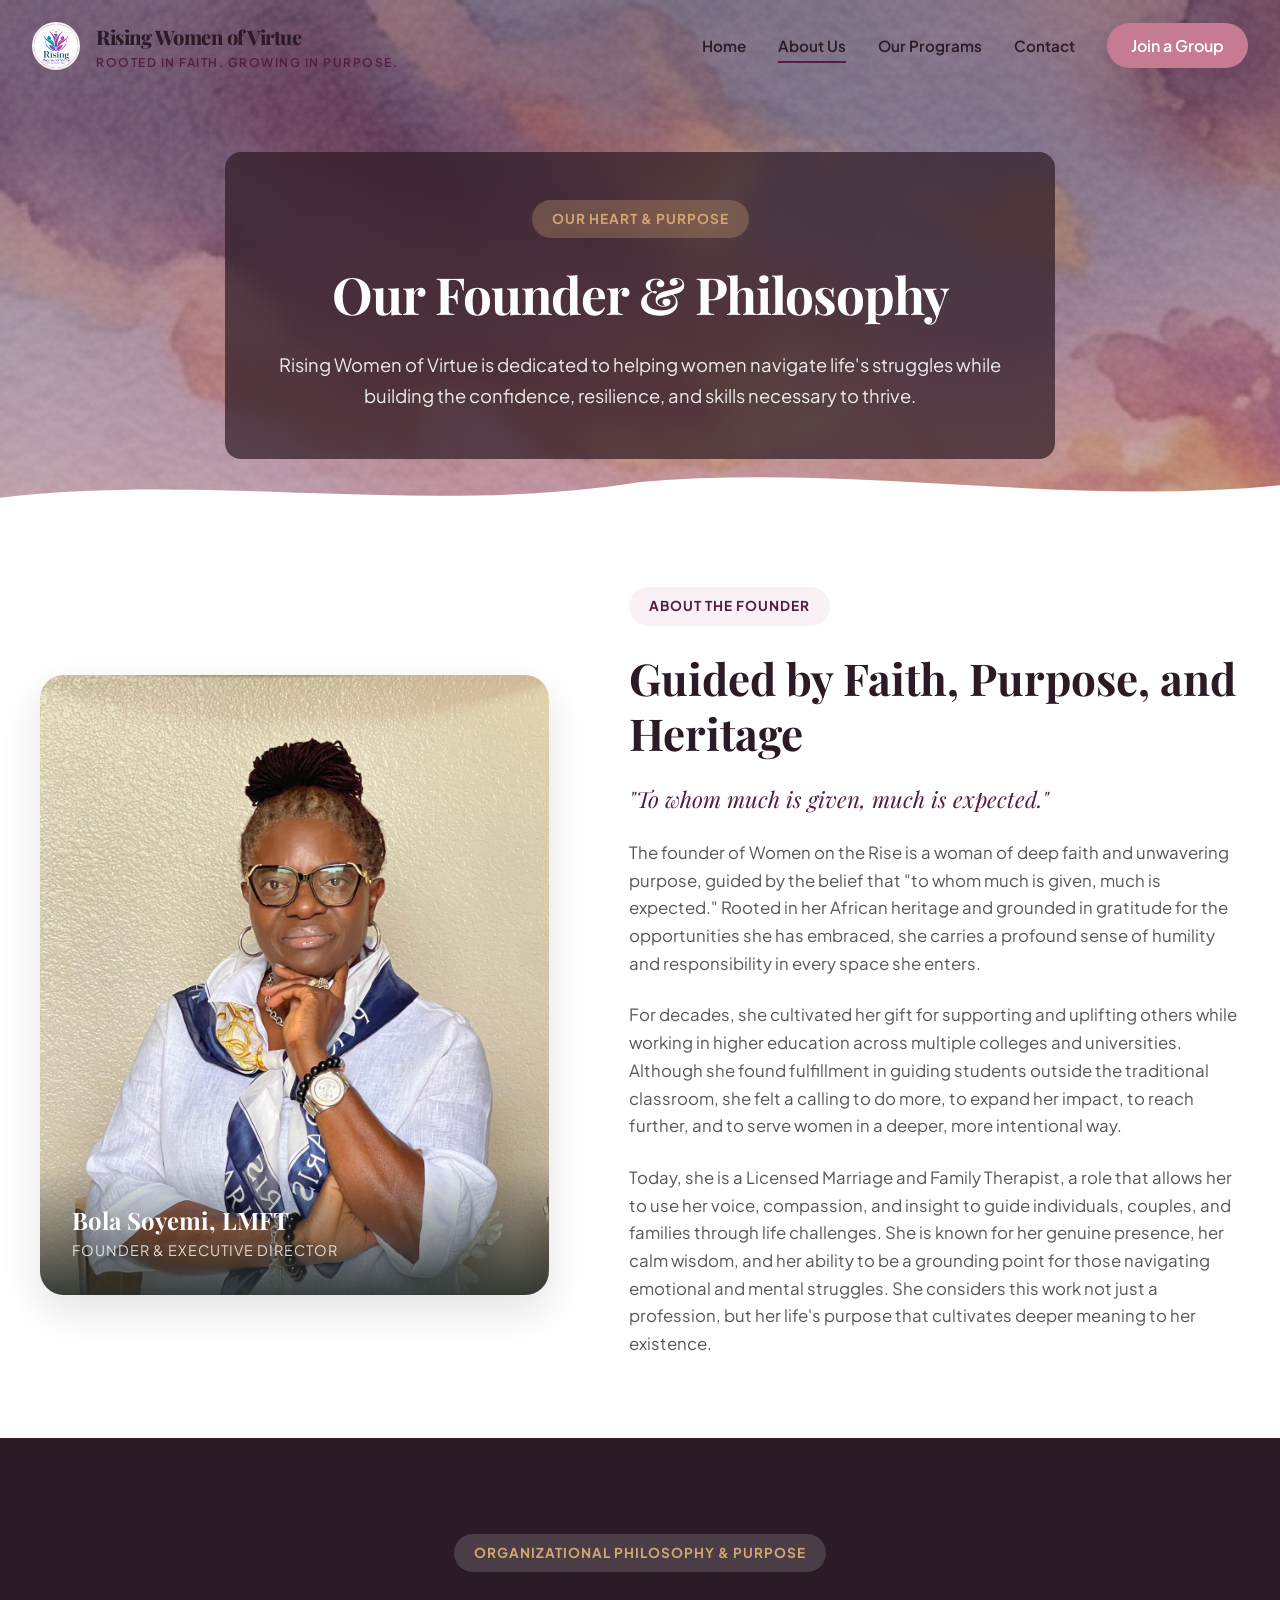
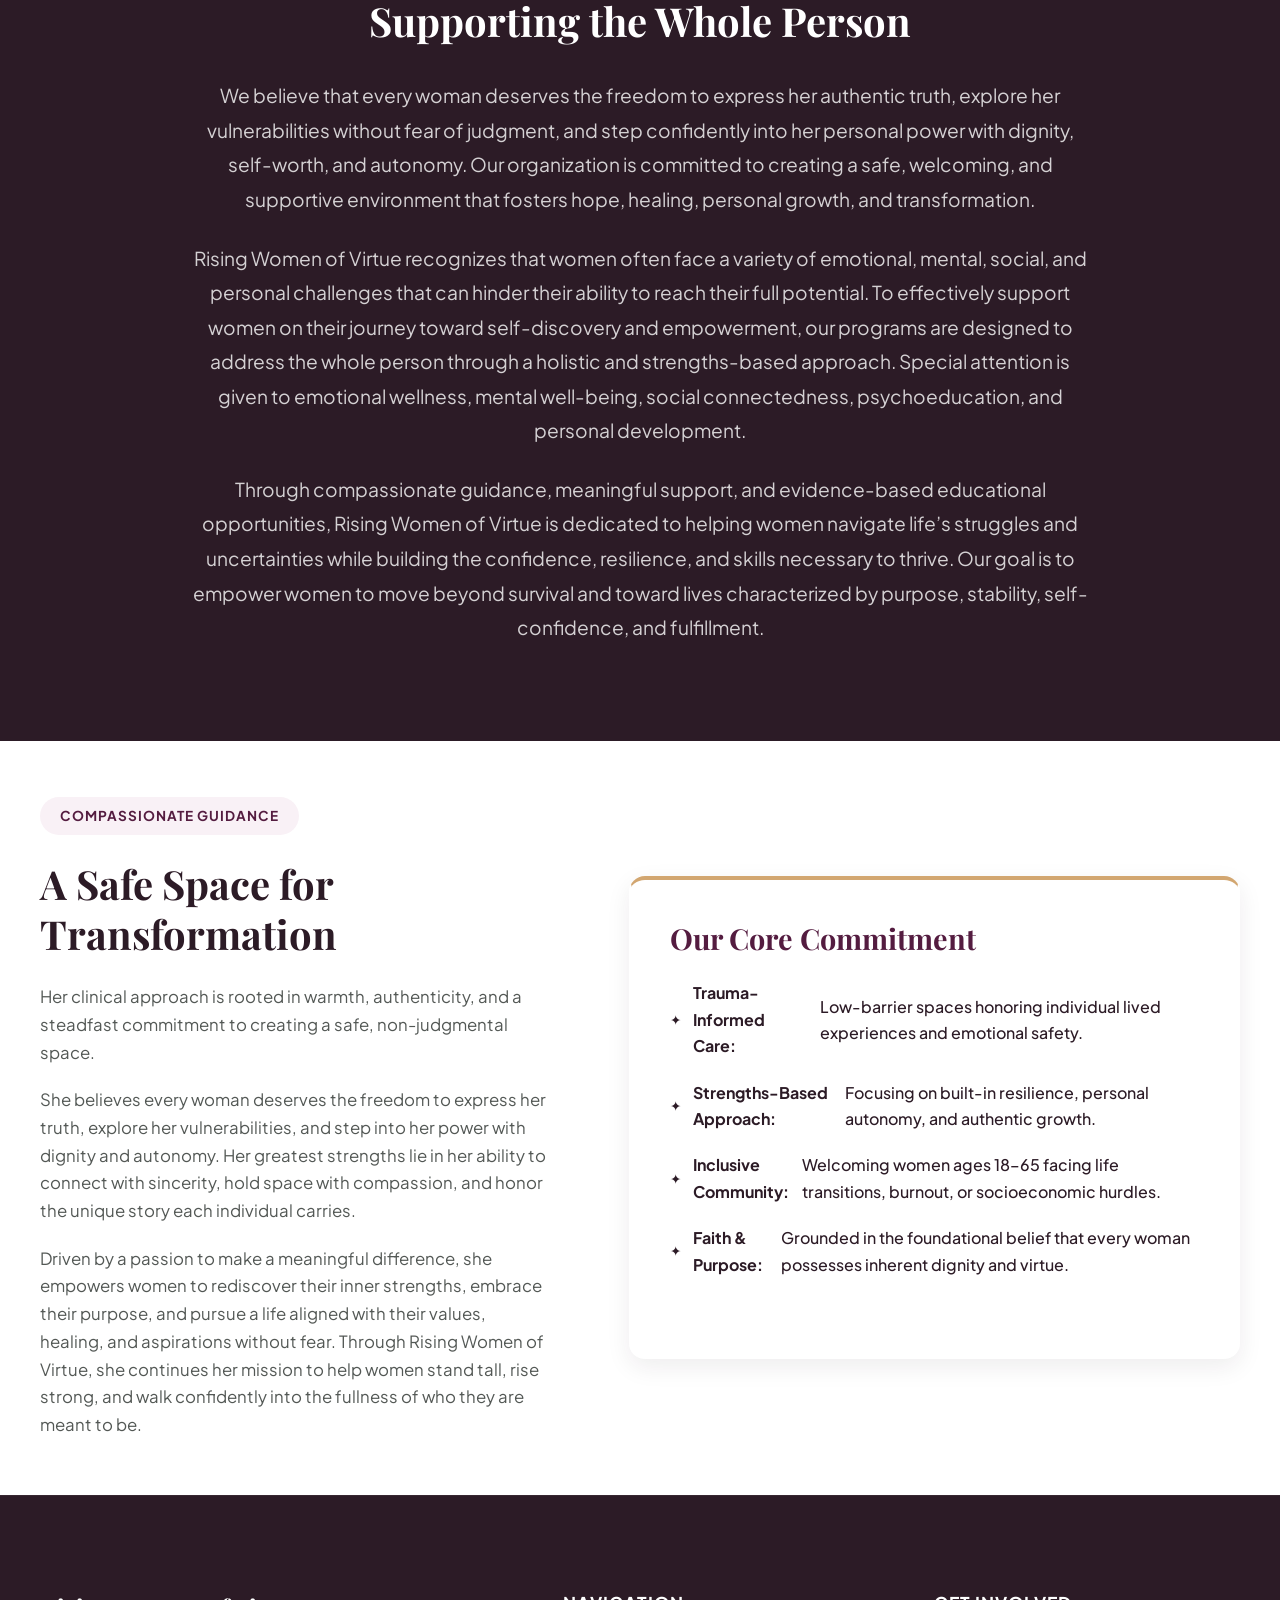
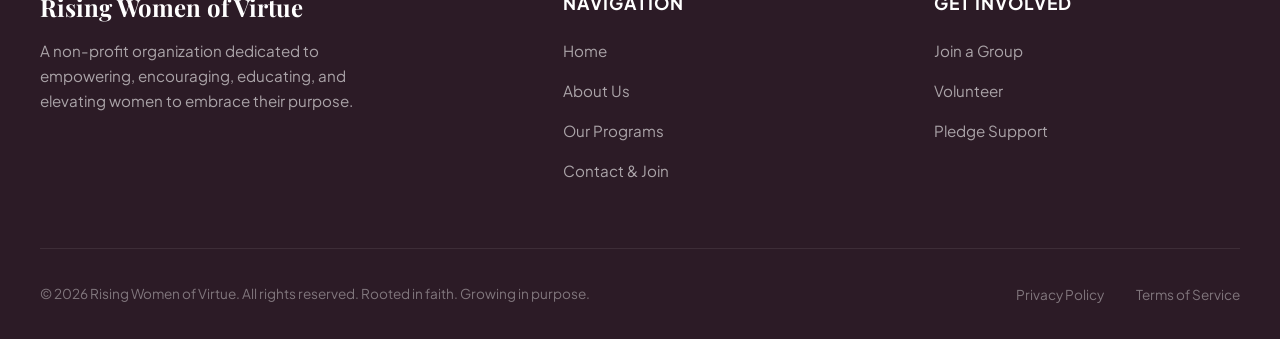
==== commit c77f6a4f: "Update founder image to Bola Soyemi portrait" ====
--- a/about.html
+++ b/about.html
@@ -65,7 +65,7 @@
   <section id="founder" style="background-color: var(--color-white);">
     <div class="founder-grid">
       <div class="founder-image-wrapper fade-in-element visible">
-        <img src="images/founder_portrait.png" alt="Bola Soyemi, LMFT Portrait" class="founder-img" style="height: 620px;">
+        <img src="images/bola.jpeg" alt="Bola Soyemi, LMFT Portrait" class="founder-img" style="height: 620px;">
         <div class="founder-caption">
           <h3>Bola Soyemi, LMFT</h3>
           <p>Founder & Executive Director</p>
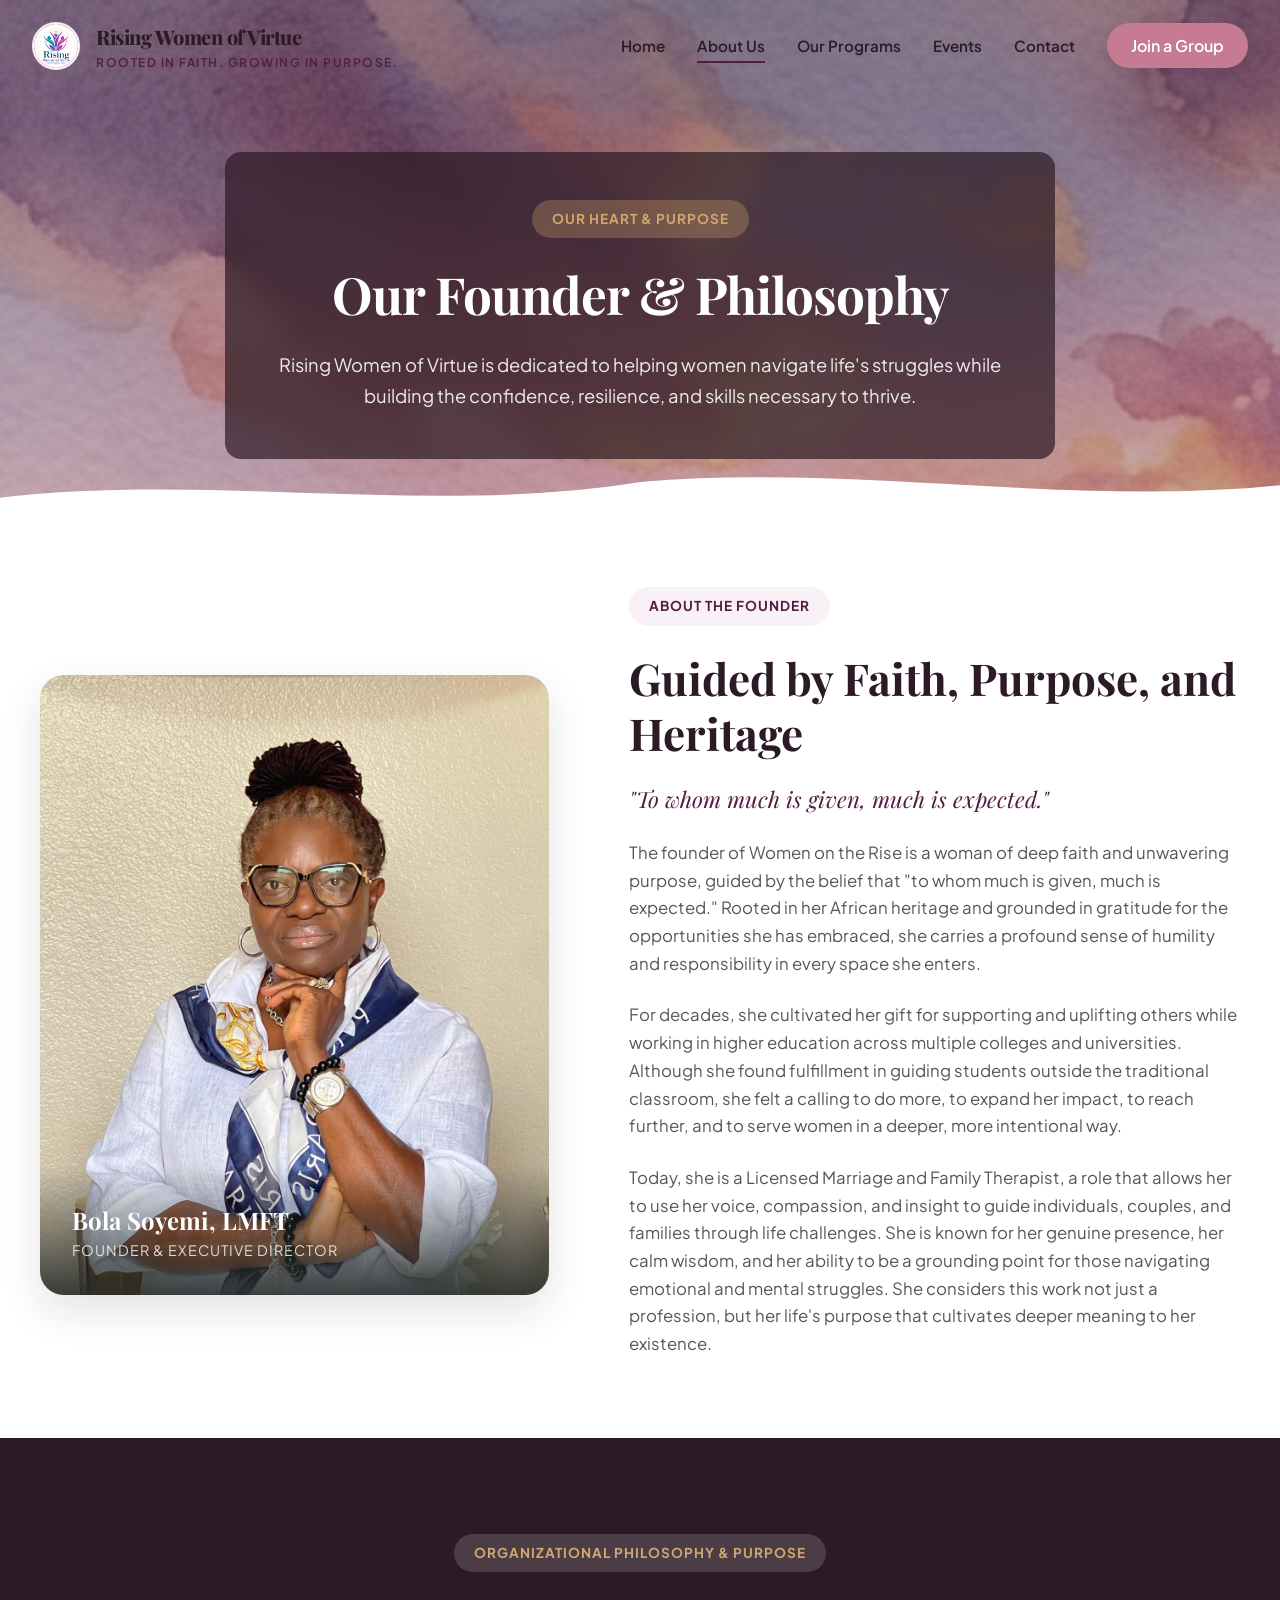
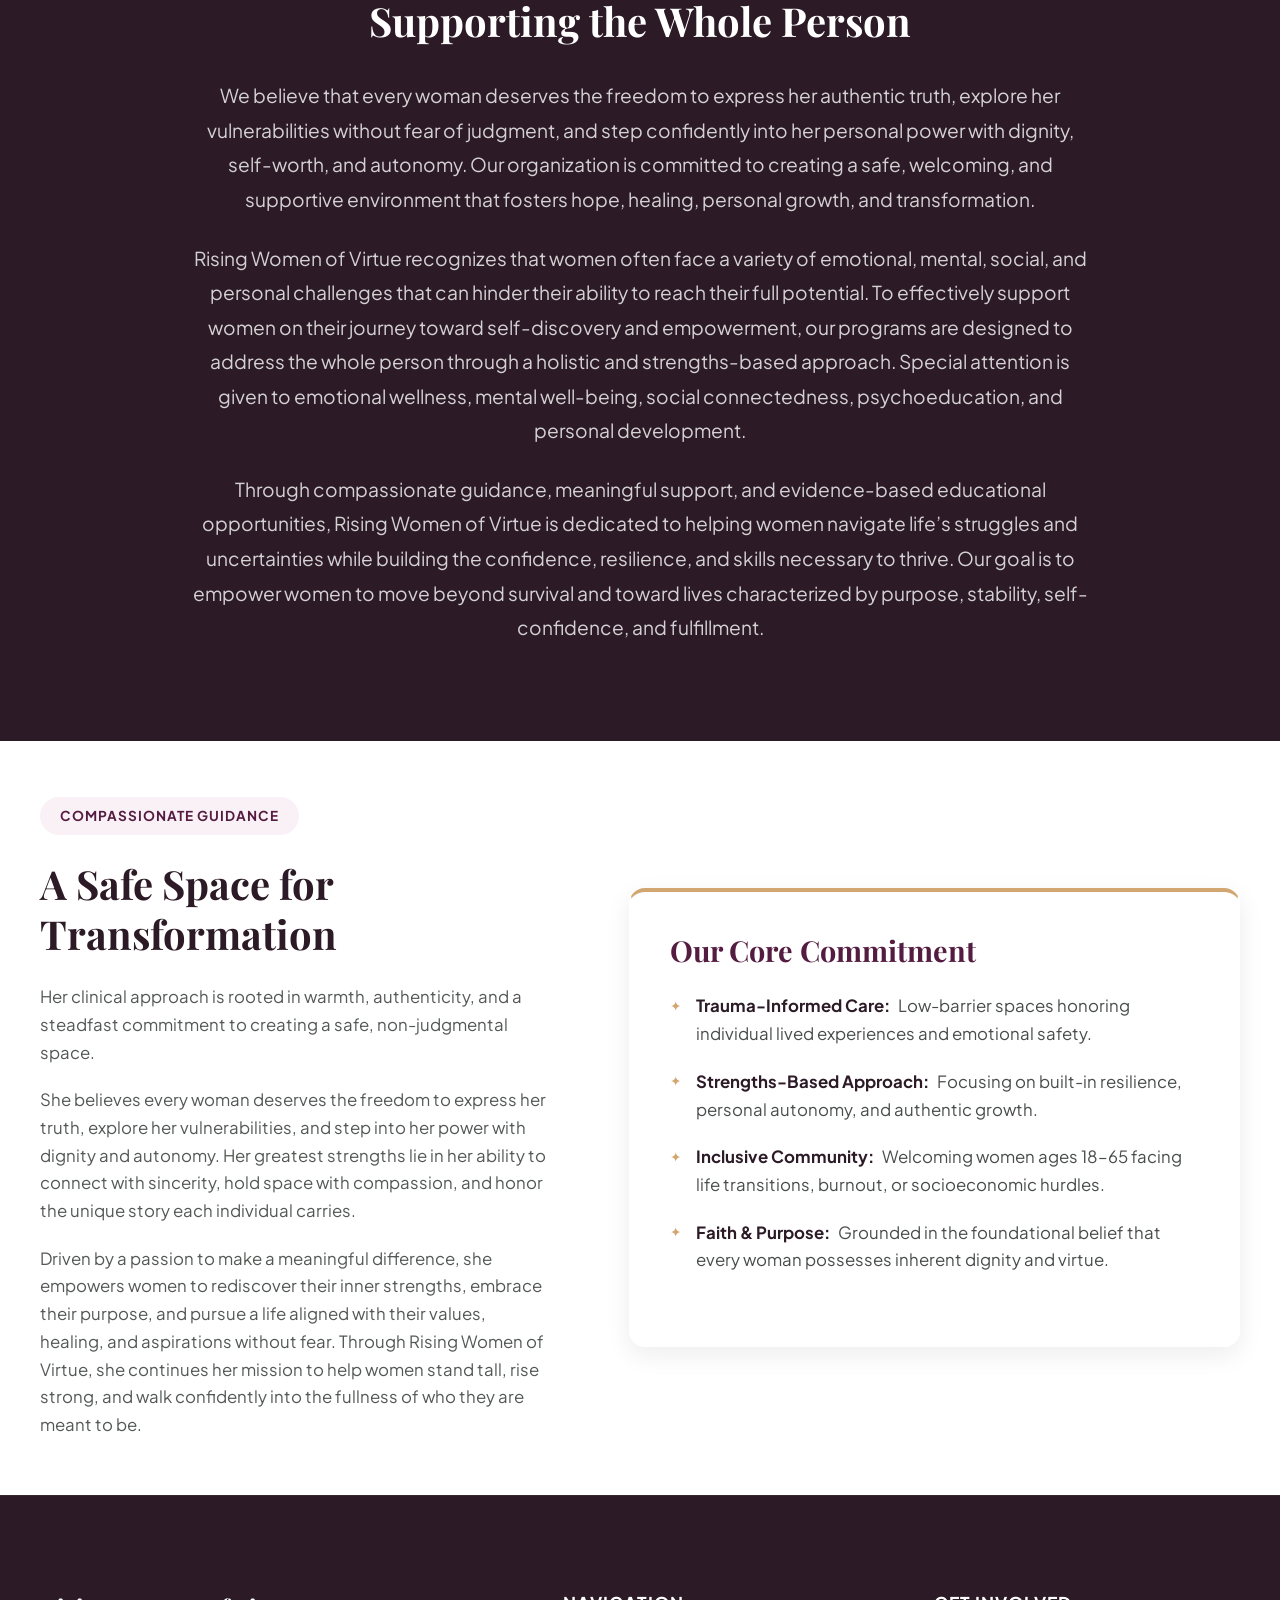
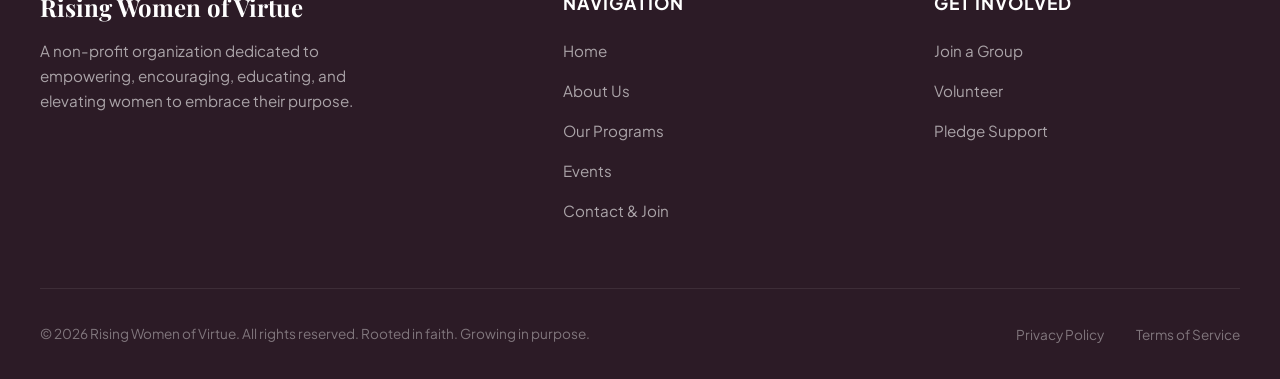
==== commit 37ef040b: "Add Upcoming Events page powered by Google Sheets" ====
--- a/about.html
+++ b/about.html
@@ -26,6 +26,7 @@
         <li><a href="index.html" class="nav-link">Home</a></li>
         <li><a href="about.html" class="nav-link active">About Us</a></li>
         <li><a href="programs.html" class="nav-link">Our Programs</a></li>
+        <li><a href="events.html" class="nav-link">Events</a></li>
         <li><a href="contact.html" class="nav-link">Contact</a></li>
         <li><a href="contact.html?interest=ngo" class="nav-cta">Join a Group</a></li>
       </ul>
@@ -133,6 +134,7 @@
           <li><a href="index.html">Home</a></li>
           <li><a href="about.html">About Us</a></li>
           <li><a href="programs.html">Our Programs</a></li>
+          <li><a href="events.html">Events</a></li>
           <li><a href="contact.html">Contact & Join</a></li>
         </ul>
       </div>
--- a/css/styles.css
+++ b/css/styles.css
@@ -486,23 +486,34 @@
 
 .portal-features {
   list-style: none;
-  margin-bottom: 2.5rem;
+  margin-bottom: 2rem;
   display: flex;
   flex-direction: column;
-  gap: 0.85rem;
+  gap: 1rem;
 }
 
 .portal-features li {
-  display: flex;
-  align-items: center;
-  gap: 0.75rem;
-  font-weight: 500;
-  font-size: 1rem;
+  position: relative;
+  padding-left: 1.6rem;
+  font-weight: 400;
+  font-size: 1.05rem;
+  line-height: 1.65;
+  color: rgba(40, 46, 43, 0.85);
 }
 
 .portal-features li::before {
   content: "✦";
+  position: absolute;
+  left: 0;
+  top: 0.15rem;
   font-size: 0.85rem;
+  color: var(--color-gold);
+}
+
+.portal-features li strong {
+  font-weight: 700;
+  color: var(--color-dark);
+  margin-right: 0.35rem;
 }
 
 .portal-ngo .portal-features li::before {
@@ -902,6 +913,19 @@
 }
 
 /* Forms styling */
+.form-row {
+  display: grid;
+  grid-template-columns: 1fr 1fr;
+  gap: 1rem;
+}
+
+@media (max-width: 576px) {
+  .form-row {
+    grid-template-columns: 1fr;
+    gap: 0;
+  }
+}
+
 .form-group {
   margin-bottom: 1.5rem;
 }
@@ -1276,3 +1300,274 @@
 .image-card-wrapper:hover .image-card-zoom {
   transform: scale(1.08);
 }
+
+/* ==========================================================================
+   Mobile Optimization & Responsive Layout Enhancements
+   ========================================================================== */
+
+/* Prevent horizontal body overflow & lock scroll when menu open */
+body.menu-open {
+  overflow: hidden !important;
+  touch-action: none;
+}
+
+/* Navigation Backdrop Overlay for Mobile */
+.nav-backdrop {
+  position: fixed;
+  top: 0;
+  left: 0;
+  width: 100vw;
+  height: 100vh;
+  background: rgba(43, 26, 36, 0.5);
+  backdrop-filter: blur(4px);
+  -webkit-backdrop-filter: blur(4px);
+  z-index: 999;
+  opacity: 0;
+  pointer-events: none;
+  transition: opacity 0.3s ease;
+}
+
+.nav-backdrop.active {
+  opacity: 1;
+  pointer-events: auto;
+}
+
+/* Tablet & Mobile Breakpoints (<= 992px) */
+@media (max-width: 992px) {
+  .navbar {
+    padding: 1rem 1.25rem;
+  }
+  
+  .logo-main {
+    font-size: 1.1rem;
+  }
+  
+  .logo-sub {
+    font-size: 0.65rem;
+    letter-spacing: 1px;
+  }
+  
+  .logo-img {
+    width: 40px;
+    height: 40px;
+  }
+  
+  .nav-menu {
+    width: 85%;
+    max-width: 320px;
+    padding: 5rem 2rem 3rem;
+    align-items: flex-start;
+    gap: 1.75rem;
+  }
+  
+  .nav-link {
+    font-size: 1.1rem;
+    width: 100%;
+    padding: 0.5rem 0;
+  }
+  
+  .nav-cta {
+    width: 100%;
+    text-align: center;
+    margin-top: 1rem;
+    padding: 0.85rem 1.5rem;
+  }
+
+  .founder-grid {
+    grid-template-columns: 1fr;
+    gap: 2.5rem;
+  }
+
+  .founder-img {
+    height: 420px !important;
+    object-fit: cover;
+  }
+
+  .portal-grid,
+  .pillar-grid,
+  .services-grid,
+  .contact-container {
+    grid-template-columns: 1fr;
+    gap: 2rem;
+  }
+
+  .footer-grid {
+    grid-template-columns: 1fr;
+    gap: 2.5rem;
+  }
+}
+
+/* Smartphone Breakpoint (<= 768px) */
+@media (max-width: 768px) {
+  section {
+    padding: 2.75rem 1.25rem;
+  }
+
+  /* Fluid Headings for Mobile */
+  h1 {
+    font-size: clamp(2rem, 6.5vw, 2.75rem) !important;
+  }
+
+  h2 {
+    font-size: clamp(1.65rem, 5.5vw, 2.2rem) !important;
+  }
+
+  h3 {
+    font-size: clamp(1.25rem, 4.5vw, 1.6rem) !important;
+  }
+
+  p {
+    font-size: 1rem;
+    line-height: 1.6;
+  }
+
+  /* Hero Section Padding & Heights */
+  .hero-home,
+  .hero-ngo,
+  .hero-therapy {
+    padding-top: 7.5rem !important;
+    padding-bottom: 3.5rem !important;
+  }
+
+  .hero-reveal {
+    padding: 2rem 1.25rem !important;
+    margin: 0 0.5rem !important;
+    border-radius: var(--border-radius-md) !important;
+  }
+
+  .hero-reveal h1 {
+    font-size: 2.1rem !important;
+  }
+
+  .hero-reveal .subtitle {
+    font-size: 1rem !important;
+  }
+
+  /* Founder Profile on Mobile */
+  .founder-img {
+    height: 360px !important;
+  }
+
+  .founder-caption {
+    padding: 1.5rem 1.25rem 1.25rem;
+  }
+
+  .founder-caption h3 {
+    font-size: 1.3rem;
+  }
+
+  .founder-text-content h2 {
+    font-size: 1.85rem !important;
+  }
+
+  .founder-text-content .quote {
+    font-size: 1.15rem;
+  }
+
+  /* Cards & Glass Containers */
+  .portal-content {
+    padding: 2rem 1.5rem 1.75rem;
+  }
+
+  .portal-content h2 {
+    font-size: 1.75rem;
+  }
+
+  .pillar-card {
+    padding: 2rem 1.5rem;
+  }
+
+  .glass-card {
+    padding: 1.75rem 1.25rem;
+  }
+
+  .philosophy-banner {
+    padding: 4rem 1.25rem;
+  }
+
+  .philosophy-content h2 {
+    font-size: 1.85rem !important;
+  }
+
+  .philosophy-content p {
+    font-size: 1.05rem;
+  }
+
+  /* Form Elements Touch Target & Prevention of iOS Zoom */
+  .form-control, select, textarea {
+    font-size: 16px !important; /* Prevents auto zoom on iOS Safari */
+    padding: 0.85rem 1rem;
+  }
+
+  .btn {
+    width: 100%;
+    padding: 0.9rem 1.5rem;
+    font-size: 0.95rem;
+  }
+
+  .river-divider svg {
+    height: 45px;
+  }
+
+  .lavender-stem-decor {
+    width: 110px;
+    height: 200px;
+  }
+
+  .footer-bottom {
+    flex-direction: column;
+    text-align: center;
+    gap: 1rem;
+  }
+
+  .footer-legal-links {
+    justify-content: center;
+  }
+}
+
+/* Small Smartphone Breakpoint (<= 480px) */
+@media (max-width: 480px) {
+  section {
+    padding: 2.25rem 1rem;
+  }
+
+  .navbar {
+    padding: 0.85rem 1rem;
+  }
+
+  .logo-main {
+    font-size: 1rem;
+  }
+
+  .logo-sub {
+    display: none; /* Hide subtitle on tiny screens for clean header space */
+  }
+
+  .hero-reveal {
+    padding: 1.5rem 1rem !important;
+  }
+
+  .hero-reveal h1 {
+    font-size: 1.85rem !important;
+  }
+
+  .founder-img {
+    height: 320px !important;
+  }
+
+  .image-card-zoom {
+    height: 200px;
+  }
+
+  .pillar-icon {
+    width: 42px;
+    height: 42px;
+    font-size: 1.1rem;
+    margin-bottom: 1.25rem;
+  }
+
+  .river-divider svg {
+    height: 30px;
+  }
+}
+
